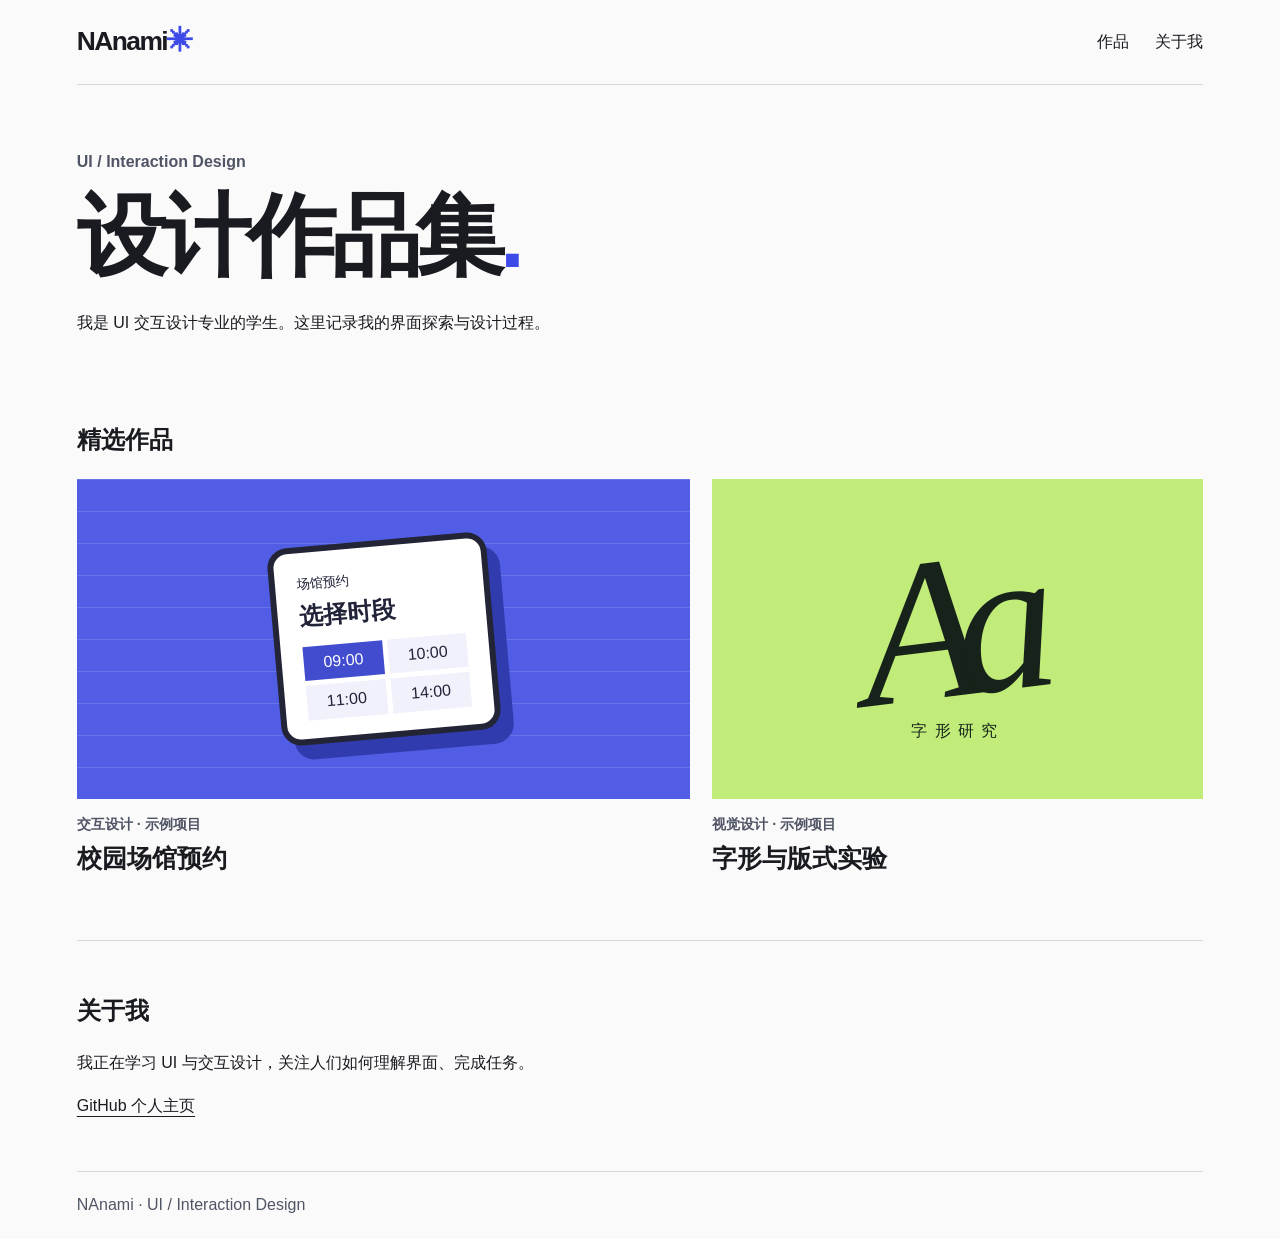
==== index.html @ 5143590d "搭建作品集框架：index.html" ====
<!doctype html>
<html lang="zh-CN"><head><meta charset="utf-8"><meta name="viewport" content="width=device-width,initial-scale=1"><title>设计作品集 · NAnami</title><link rel="stylesheet" href="style.css"></head><body><header><a class="brand" href="index.html">NAnami<span>✳</span></a><nav aria-label="主导航"><a href="index.html#work">作品</a><a href="index.html#about">关于我</a></nav></header><main><section class="intro"><p>UI / Interaction Design</p><h1>设计作品集<span>.</span></h1><p>我是 UI 交互设计专业的学生。这里记录我的界面探索与设计过程。</p></section><section id="work"><h2>精选作品</h2><div class="grid"><a class="card" href="campus.html"><div class="art campus" aria-hidden="true"><div class="screen"><small>场馆预约</small><strong>选择时段</strong><div class="slots"><i>09:00</i><i>10:00</i><i>11:00</i><i>14:00</i></div></div></div><p>交互设计 · 示例项目</p><h3>校园场馆预约</h3></a><a class="card" href="type.html"><div class="art type" aria-hidden="true"><b>Aa</b><em>字形研究</em></div><p>视觉设计 · 示例项目</p><h3>字形与版式实验</h3></a></div></section><section id="about"><h2>关于我</h2><p>我正在学习 UI 与交互设计，关注人们如何理解界面、完成任务。</p><a href="https://github.com/QIhai728">GitHub 个人主页</a></section></main><footer>NAnami · UI / Interaction Design</footer></body></html>
---- style.css ----
:root{--ink:#191b20;--blue:#3e4ae7;--line:#d6d7dc}*{box-sizing:border-box}html{scroll-behavior:smooth}body{margin:0 auto;padding:0 clamp(20px,6vw,96px);max-width:1560px;color:var(--ink);background:#fafafa;font:1rem/1.65 Inter,"Microsoft YaHei",sans-serif}header,footer{display:flex;align-items:center;justify-content:space-between;padding:20px 0;border-bottom:1px solid var(--line)}a{color:inherit;text-underline-offset:5px}header a,.card{text-decoration:none}.brand{font-size:1.65rem;font-weight:800;letter-spacing:-.06em}span{color:var(--blue)}nav{display:flex;gap:26px}a:hover,a:focus-visible{color:var(--blue)}.intro,article{padding:clamp(32px,5vw,80px) 0}.intro p:first-child,article>p:first-child,.card p{color:#505565;font-weight:600}.intro p{margin:0}.intro h1,article h1{font-size:clamp(2.75rem,7vw,7rem);line-height:1.1;letter-spacing:-.06em;margin:12px 0 24px}h2{font-size:1.5rem}.grid{display:grid;grid-template-columns:1.25fr 1fr;gap:22px}.art{overflow:hidden;height:clamp(205px,25vw,370px);display:grid;place-content:center;position:relative;isolation:isolate}.campus{background:repeating-linear-gradient(0deg,transparent 0 31px,#ffffff22 31px 32px),#515de5}.screen{background:white;color:#212439;transform:rotate(-5deg);padding:18px 22px;width:220px;border:6px solid #232537;border-radius:20px;box-shadow:12px 15px 0 #303bad}.screen strong{display:block;font-size:1.5rem}.slots{display:grid;grid-template-columns:1fr 1fr;gap:5px;margin-top:10px}.slots i{font-style:normal;background:#f0f1fa;padding:4px;text-align:center}.slots i:first-child{background:#414cce;color:white}.type{background:#c1ec79;color:#17231a}.type b{font:italic  clamp(8rem,16vw,17rem)/.9 Georgia,serif;letter-spacing:-.15em;transform:rotate(-7deg);padding-right:.15em}.type em{text-align:center;letter-spacing:.45em;font-style:normal}.card p{font-size:.9rem;margin:14px 0 2px}.card h3{margin:0;font-size:1.55rem}#about{margin-top:60px;padding:30px 0 52px;border-top:1px solid var(--line)}footer{border-top:1px solid var(--line);border-bottom:0;color:#505565}.story{max-width:670px;margin:auto}.story h2{margin:38px 0 6px}.story p{margin-top:0}.story a{display:inline-block;margin-top:24px}@media(max-width:650px){.grid{grid-template-columns:1fr;gap:30px}nav{gap:16px}.art{height:230px}}@media(prefers-reduced-motion:reduce){html{scroll-behavior:auto}}
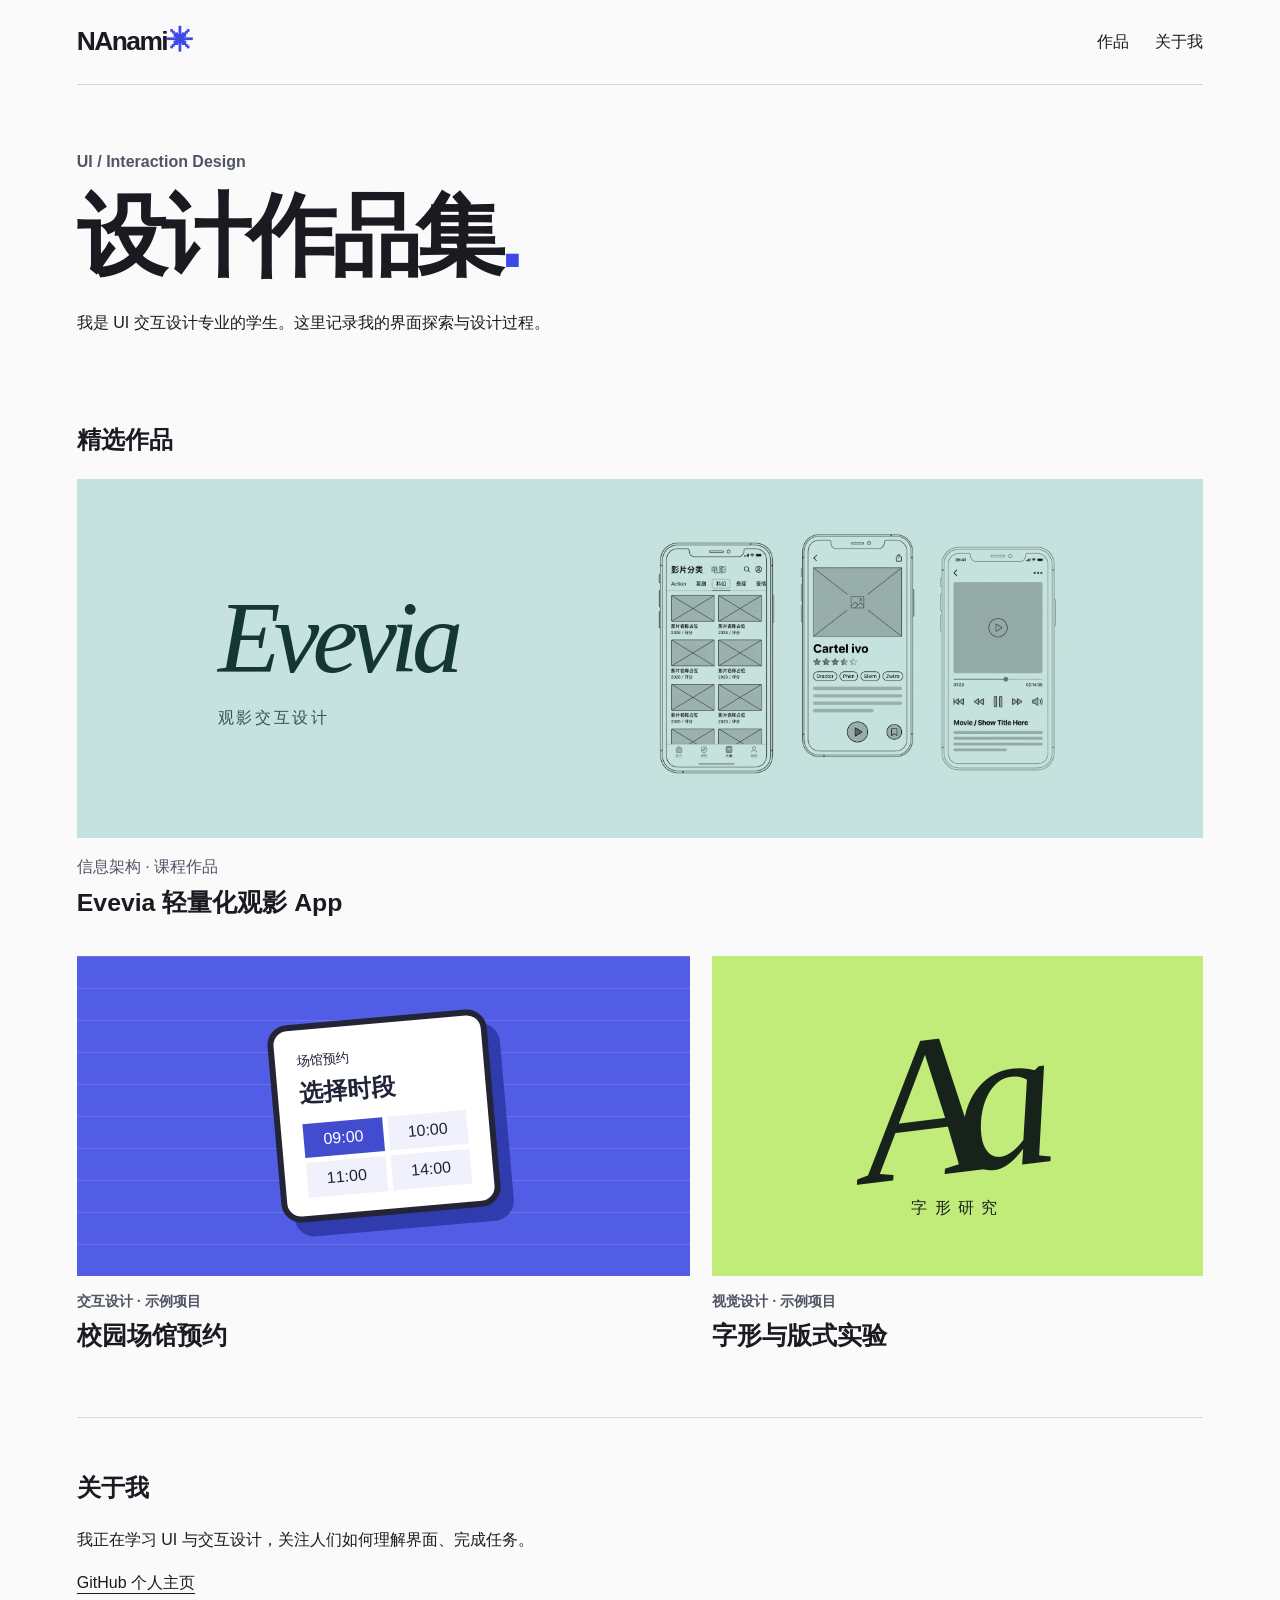
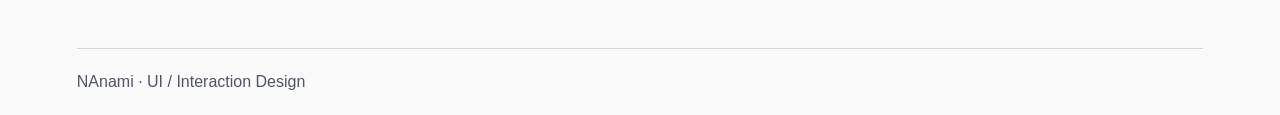
==== commit 9c8c9cef: "展示 Evevia 观影 App 信息架构设计课程作品" ====
--- a/index.html
+++ b/index.html
@@ -1,2 +1,2 @@
 <!doctype html>
-<html lang="zh-CN"><head><meta charset="utf-8"><meta name="viewport" content="width=device-width,initial-scale=1"><title>设计作品集 · NAnami</title><link rel="stylesheet" href="style.css"></head><body><header><a class="brand" href="index.html">NAnami<span>✳</span></a><nav aria-label="主导航"><a href="index.html#work">作品</a><a href="index.html#about">关于我</a></nav></header><main><section class="intro"><p>UI / Interaction Design</p><h1>设计作品集<span>.</span></h1><p>我是 UI 交互设计专业的学生。这里记录我的界面探索与设计过程。</p></section><section id="work"><h2>精选作品</h2><div class="grid"><a class="card" href="campus.html"><div class="art campus" aria-hidden="true"><div class="screen"><small>场馆预约</small><strong>选择时段</strong><div class="slots"><i>09:00</i><i>10:00</i><i>11:00</i><i>14:00</i></div></div></div><p>交互设计 · 示例项目</p><h3>校园场馆预约</h3></a><a class="card" href="type.html"><div class="art type" aria-hidden="true"><b>Aa</b><em>字形研究</em></div><p>视觉设计 · 示例项目</p><h3>字形与版式实验</h3></a></div></section><section id="about"><h2>关于我</h2><p>我正在学习 UI 与交互设计，关注人们如何理解界面、完成任务。</p><a href="https://github.com/QIhai728">GitHub 个人主页</a></section></main><footer>NAnami · UI / Interaction Design</footer></body></html>+<html lang="zh-CN"><head><meta charset="utf-8"><meta name="viewport" content="width=device-width,initial-scale=1"><title>设计作品集 · NAnami</title><link rel="stylesheet" href="style.css"><link rel="stylesheet" href="evevia.css"></head><body><header><a class="brand" href="index.html">NAnami<span>✳</span></a><nav aria-label="主导航"><a href="index.html#work">作品</a><a href="index.html#about">关于我</a></nav></header><main><section class="intro"><p>UI / Interaction Design</p><h1>设计作品集<span>.</span></h1><p>我是 UI 交互设计专业的学生。这里记录我的界面探索与设计过程。</p></section><section id="work"><h2>精选作品</h2><a class="eve-feature" href="evevia.html"><div class="eve-cover" aria-hidden="true"><strong>Evevia<span>观影交互设计</span></strong><div class="eve-phones"><img src="assets/evevia/browse.png" alt=""><img src="assets/evevia/detail.png" alt=""><img src="assets/evevia/player.png" alt=""></div></div><p>信息架构 · 课程作品</p><h3>Evevia 轻量化观影 App</h3></a><div class="grid"><a class="card" href="campus.html"><div class="art campus" aria-hidden="true"><div class="screen"><small>场馆预约</small><strong>选择时段</strong><div class="slots"><i>09:00</i><i>10:00</i><i>11:00</i><i>14:00</i></div></div></div><p>交互设计 · 示例项目</p><h3>校园场馆预约</h3></a><a class="card" href="type.html"><div class="art type" aria-hidden="true"><b>Aa</b><em>字形研究</em></div><p>视觉设计 · 示例项目</p><h3>字形与版式实验</h3></a></div></section><section id="about"><h2>关于我</h2><p>我正在学习 UI 与交互设计，关注人们如何理解界面、完成任务。</p><a href="https://github.com/QIhai728">GitHub 个人主页</a></section></main><footer>NAnami · UI / Interaction Design</footer></body></html>
--- a/evevia.css
+++ b/evevia.css
@@ -0,0 +1,18 @@
+/* Evevia portfolio case */
+.eve-feature{display:block;margin-bottom:2rem;color:inherit;text-decoration:none}
+.eve-feature p{margin:1rem 0 .2rem;color:#505565}.eve-feature h3{margin:0;font-size:1.55rem}
+.eve-cover{display:flex;align-items:center;justify-content:space-around;gap:1rem;background:#c5e2de;color:#153734;padding:clamp(18px,4vw,64px);overflow:hidden}
+.eve-cover strong{font:italic clamp(2.9rem,8vw,7.5rem)/1 Georgia,serif;letter-spacing:-.065em}
+.eve-cover strong span{display:block;margin-top:1rem;color:#315651;font:500 1rem/1.5 sans-serif;letter-spacing:.16em}
+.eve-phones{display:flex;align-items:center;gap:clamp(3px,1vw,16px);mix-blend-mode:multiply}
+.eve-phones img{display:block;width:clamp(58px,10vw,150px);aspect-ratio:1/2;object-fit:cover}
+.eve-phones img:nth-child(2){transform:translateY(-5%)}
+.case-intro{max-width:54rem}.case-intro h1{font-size:clamp(2.5rem,5vw,5rem)}
+.eve-layout{max-width:960px;margin:0 auto}.eve-layout section{margin:clamp(2.5rem,6vw,5rem) 0}.eve-layout p{max-width:46rem}.eve-layout figure{margin:0}
+.eve-layout figcaption{color:#3f504d;font-size:.94rem;margin-top:.55rem}.eve-layout img,.eve-layout video{max-width:100%;display:block}
+.eve-explore{display:grid;grid-template-columns:1fr minmax(180px,36%);gap:2rem;align-items:start}
+.eve-explore img{width:100%;max-height:26rem;object-fit:contain;background:#edf2f1}
+.eve-diagrams{display:grid;grid-template-columns:1fr 1fr;gap:1.5rem}.eve-diagrams figure:last-child{grid-column:1/-1}
+.eve-diagrams img{width:100%;height:clamp(180px,27vw,340px);object-fit:contain;background:white;border:1px solid #ddd}
+.eve-layout video{width:100%;background:#10181a}
+@media(max-width:620px){.eve-explore,.eve-diagrams{grid-template-columns:1fr}.eve-cover{flex-direction:column;align-items:flex-start}.eve-phones{align-self:center}.eve-phones img{width:clamp(64px,20vw,110px)}.eve-cover strong span{display:inline;margin-left:1rem;letter-spacing:0}.eve-explore{gap:1rem}}
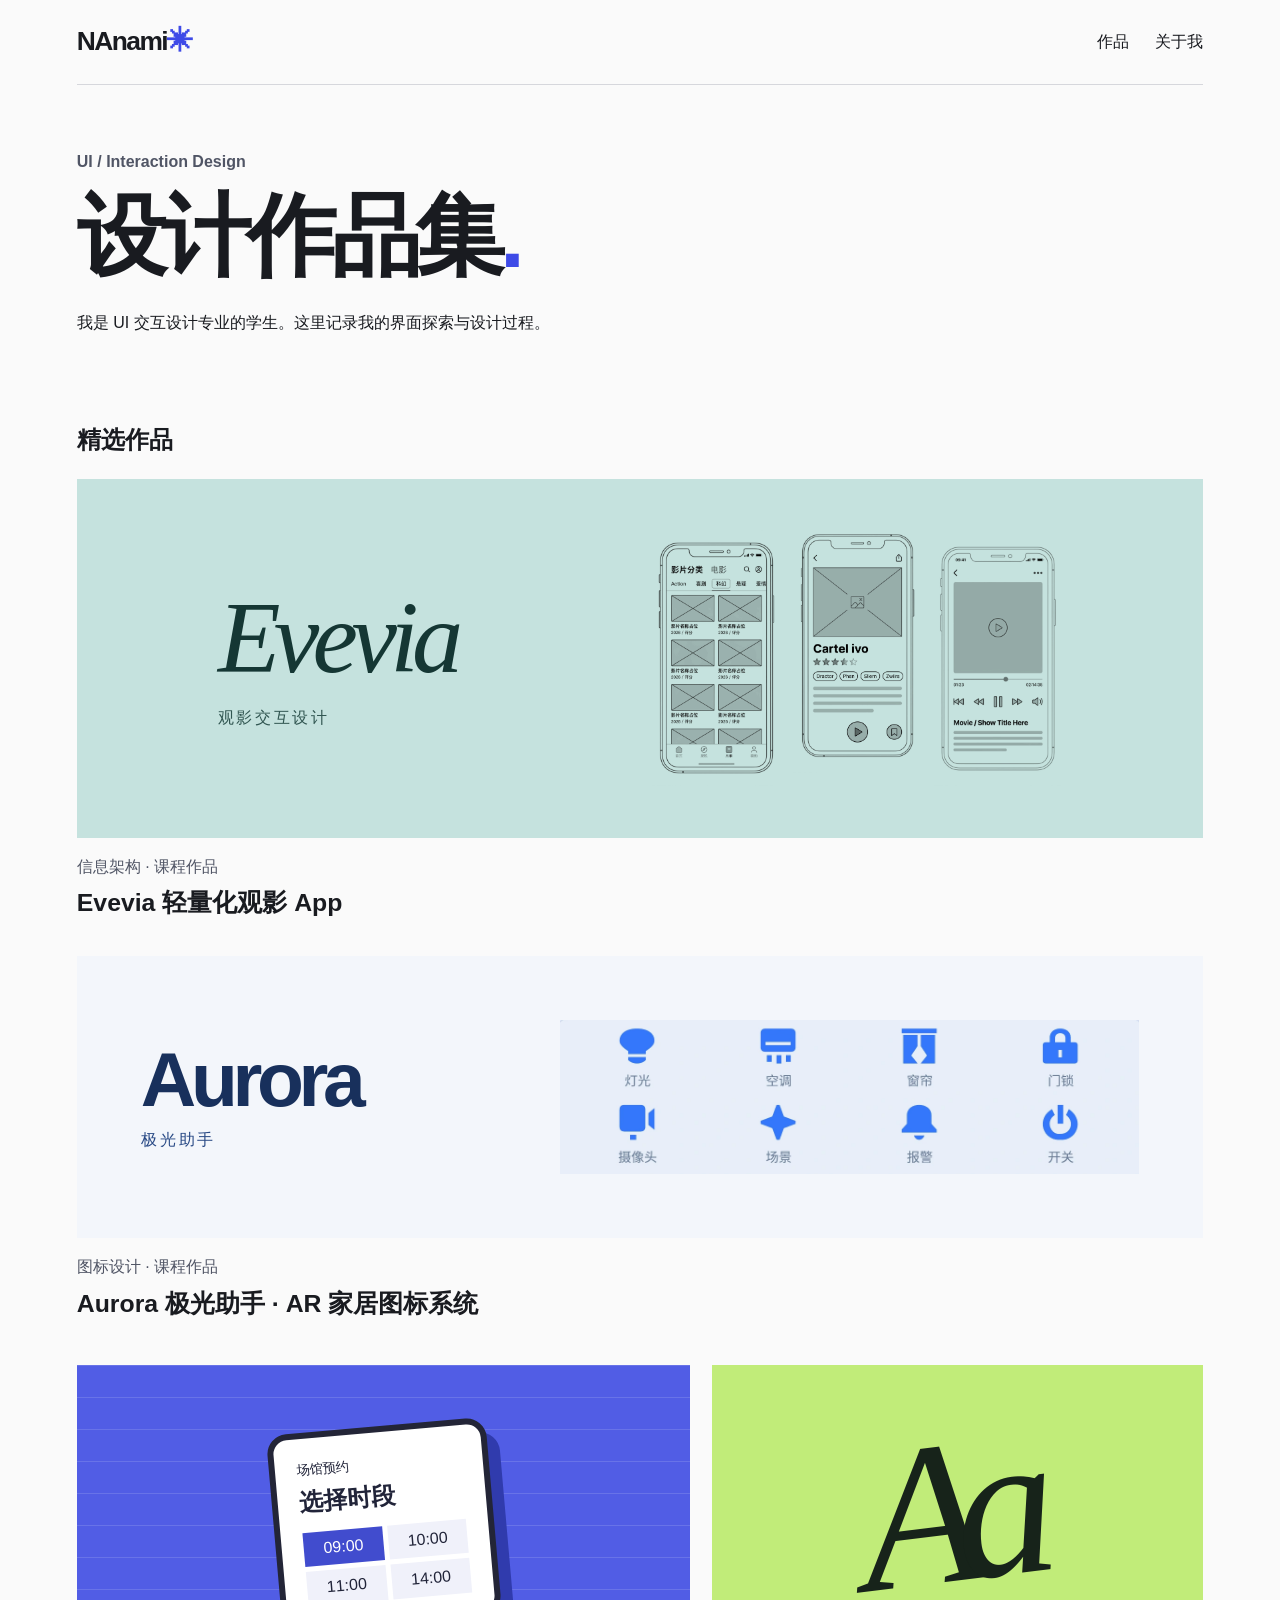
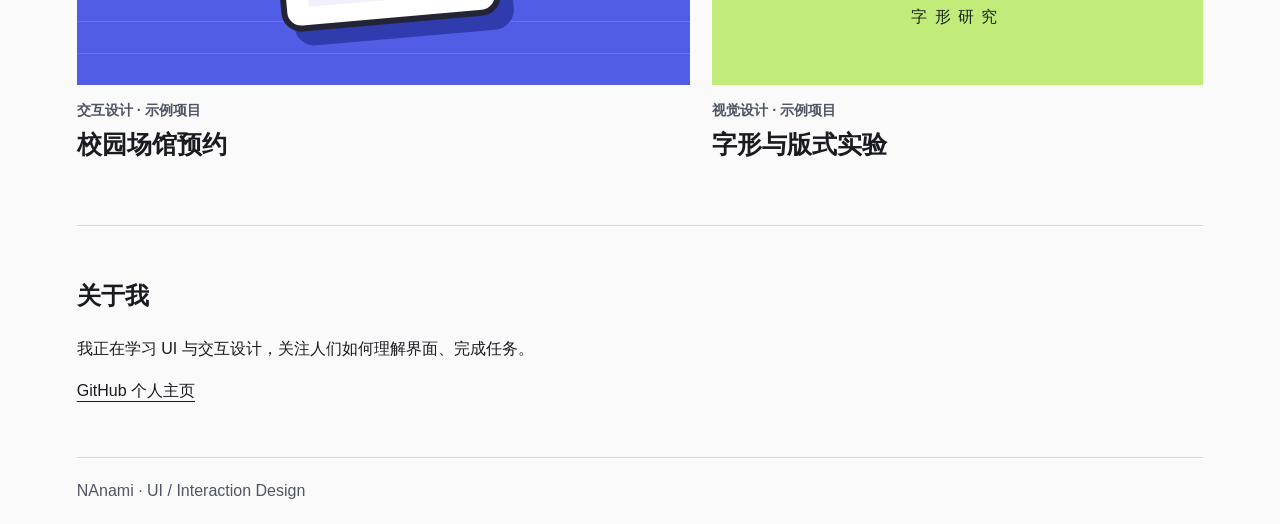
==== commit 41eb418f: "收录 Aurora 极光助手 AR 家居图标系统" ====
--- a/index.html
+++ b/index.html
@@ -1,2 +1,2 @@
 <!doctype html>
-<html lang="zh-CN"><head><meta charset="utf-8"><meta name="viewport" content="width=device-width,initial-scale=1"><title>设计作品集 · NAnami</title><link rel="stylesheet" href="style.css"><link rel="stylesheet" href="evevia.css"></head><body><header><a class="brand" href="index.html">NAnami<span>✳</span></a><nav aria-label="主导航"><a href="index.html#work">作品</a><a href="index.html#about">关于我</a></nav></header><main><section class="intro"><p>UI / Interaction Design</p><h1>设计作品集<span>.</span></h1><p>我是 UI 交互设计专业的学生。这里记录我的界面探索与设计过程。</p></section><section id="work"><h2>精选作品</h2><a class="eve-feature" href="evevia.html"><div class="eve-cover" aria-hidden="true"><strong>Evevia<span>观影交互设计</span></strong><div class="eve-phones"><img src="assets/evevia/browse.png" alt=""><img src="assets/evevia/detail.png" alt=""><img src="assets/evevia/player.png" alt=""></div></div><p>信息架构 · 课程作品</p><h3>Evevia 轻量化观影 App</h3></a><div class="grid"><a class="card" href="campus.html"><div class="art campus" aria-hidden="true"><div class="screen"><small>场馆预约</small><strong>选择时段</strong><div class="slots"><i>09:00</i><i>10:00</i><i>11:00</i><i>14:00</i></div></div></div><p>交互设计 · 示例项目</p><h3>校园场馆预约</h3></a><a class="card" href="type.html"><div class="art type" aria-hidden="true"><b>Aa</b><em>字形研究</em></div><p>视觉设计 · 示例项目</p><h3>字形与版式实验</h3></a></div></section><section id="about"><h2>关于我</h2><p>我正在学习 UI 与交互设计，关注人们如何理解界面、完成任务。</p><a href="https://github.com/QIhai728">GitHub 个人主页</a></section></main><footer>NAnami · UI / Interaction Design</footer></body></html>
+<html lang="zh-CN"><head><meta charset="utf-8"><meta name="viewport" content="width=device-width,initial-scale=1"><title>设计作品集 · NAnami</title><link rel="stylesheet" href="style.css"><link rel="stylesheet" href="evevia.css"><link rel="stylesheet" href="aurora.css"></head><body><header><a class="brand" href="index.html">NAnami<span>✳</span></a><nav aria-label="主导航"><a href="index.html#work">作品</a><a href="index.html#about">关于我</a></nav></header><main><section class="intro"><p>UI / Interaction Design</p><h1>设计作品集<span>.</span></h1><p>我是 UI 交互设计专业的学生。这里记录我的界面探索与设计过程。</p></section><section id="work"><h2>精选作品</h2><a class="eve-feature" href="evevia.html"><div class="eve-cover" aria-hidden="true"><strong>Evevia<span>观影交互设计</span></strong><div class="eve-phones"><img src="assets/evevia/browse.png" alt=""><img src="assets/evevia/detail.png" alt=""><img src="assets/evevia/player.png" alt=""></div></div><p>信息架构 · 课程作品</p><h3>Evevia 轻量化观影 App</h3></a><a class="aurora-feature" href="aurora.html"><div class="aurora-cover"><div><b lang="en">Aurora</b><span>极光助手</span></div><img src="assets/aurora/icons.webp" alt="灯光、空调、窗帘、门锁、摄像头、场景、报警和开关八枚蓝色图标"></div><p>图标设计 · 课程作品</p><h3>Aurora 极光助手 · AR 家居图标系统</h3></a><div class="grid"><a class="card" href="campus.html"><div class="art campus" aria-hidden="true"><div class="screen"><small>场馆预约</small><strong>选择时段</strong><div class="slots"><i>09:00</i><i>10:00</i><i>11:00</i><i>14:00</i></div></div></div><p>交互设计 · 示例项目</p><h3>校园场馆预约</h3></a><a class="card" href="type.html"><div class="art type" aria-hidden="true"><b>Aa</b><em>字形研究</em></div><p>视觉设计 · 示例项目</p><h3>字形与版式实验</h3></a></div></section><section id="about"><h2>关于我</h2><p>我正在学习 UI 与交互设计，关注人们如何理解界面、完成任务。</p><a href="https://github.com/QIhai728">GitHub 个人主页</a></section></main><footer>NAnami · UI / Interaction Design</footer></body></html>
--- a/aurora.css
+++ b/aurora.css
@@ -0,0 +1,13 @@
+.aurora-feature{display:block;margin:0 0 2.5rem;text-decoration:none}
+.aurora-feature p{color:#505565;margin:1rem 0 .2rem}.aurora-feature h3{margin:0;font-size:1.55rem}
+.aurora-cover{display:flex;align-items:center;justify-content:space-between;gap:2rem;background:#f3f6fb;padding:clamp(1.5rem,5vw,5rem);color:#18305c}
+.aurora-cover b{display:block;font:600 clamp(3rem,6vw,6rem)/1 Inter,sans-serif;letter-spacing:-.07em}
+.aurora-cover span{display:block;color:#284985;letter-spacing:.18em;margin-top:.6rem}
+.aurora-cover img{width:58%;height:auto;mix-blend-mode:multiply}
+.aurora-case{max-width:1040px;margin:auto}.aurora-case h1{font-size:clamp(2.3rem,6vw,5rem)}
+.aurora-case section{margin:clamp(2.8rem,6vw,5.5rem) 0}.aurora-case p{max-width:46rem}
+.aurora-case figure{margin:1.5rem 0}.aurora-case figure img{display:block;width:100%;height:auto}
+.aurora-case figcaption{font-size:.94rem;color:#505565;margin-top:.5rem}
+.aurora-case .study{display:grid;grid-template-columns:1fr 1fr;gap:2rem;align-items:center}
+.aurora-case .links{display:flex;gap:1.5rem;flex-wrap:wrap}
+@media(max-width:650px){.aurora-cover{flex-direction:column;align-items:flex-start}.aurora-cover img{width:100%}.aurora-case .study{display:block}}
